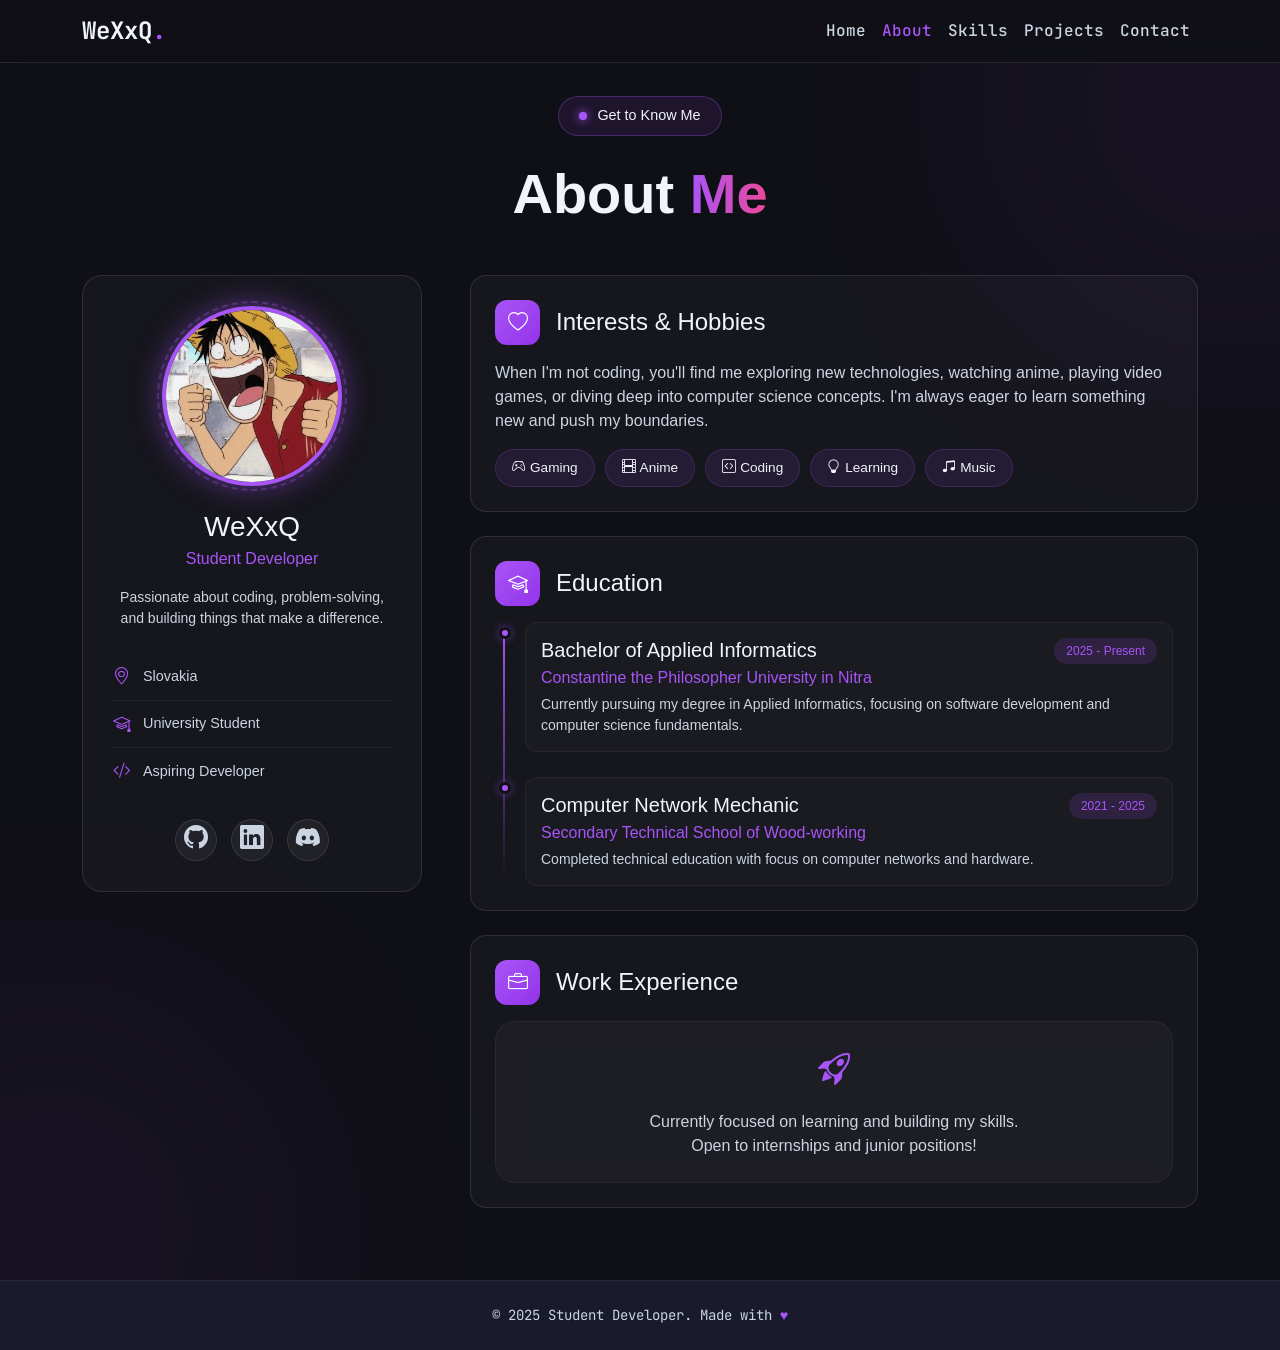
==== pages/about.html @ 36e6a02f "Refactor website structure and enhance styling - Updated index.html with improved meta tags, font li" ====
<!DOCTYPE html>
<html lang="en">
<head>
    <meta charset="UTF-8">
    <meta name="viewport" content="width=device-width, initial-scale=1.0">
    <link href="https://cdn.jsdelivr.net/npm/bootstrap@5.3.8/dist/css/bootstrap.min.css" rel="stylesheet" integrity="sha384-sRIl4kxILFvY47J16cr9ZwB07vP4J8+LH7qKQnuqkuIAvNWLzeN8tE5YBujZqJLB" crossorigin="anonymous">
    <link rel="stylesheet" href="https://cdn.jsdelivr.net/npm/bootstrap-icons@1.11.1/font/bootstrap-icons.css">
    
    <link rel="preconnect" href="https://fonts.googleapis.com">
    <link rel="preconnect" href="https://fonts.gstatic.com" crossorigin>
    <link href="https://fonts.googleapis.com/css2?family=JetBrains+Mono:wght@300;400;500;600;700&display=swap" rel="stylesheet">
    
    <link rel="stylesheet" href="../css/style.css">
    <title>About | WeXxQ</title>
</head>
<body class="d-flex flex-column min-vh-100">

    <nav class="navbar navbar-expand-lg fixed-top">
        <div class="container">
            <a class="navbar-brand" href="../index.html">WeXxQ<span class="text-purple">.</span></a>
            <button class="navbar-toggler" type="button" data-bs-toggle="collapse" data-bs-target="#navbarNav">
                <span class="navbar-toggler-icon"></span>
            </button>
            <div class="collapse navbar-collapse" id="navbarNav">
                <ul class="navbar-nav ms-auto">
                    <li class="nav-item"><a class="nav-link" href="../index.html">Home</a></li>
                    <li class="nav-item"><a class="nav-link active" href="about.html">About</a></li>
                    <li class="nav-item"><a class="nav-link" href="skills.html">Skills</a></li>
                    <li class="nav-item"><a class="nav-link" href="projects.html">Projects</a></li>
                    <li class="nav-item"><a class="nav-link" href="contact.html">Contact</a></li>
                </ul>
            </div>
        </div>
    </nav>

    <section class="about-section py-5 mt-5 flex-grow-1">
        <div class="hero-bg-glow top-right"></div>
        <div class="hero-bg-glow bottom-left"></div>
        <div class="container">
           <!-- status badge s animovanou bodkou -->
            <div class="text-center mb-5">
                <span class="status-badge">
                    <span class="status-dot"></span>
                    Get to Know Me
                </span>
                <h1 class="display-4 fw-bold">About <span class="text-gradient">Me</span></h1>
            </div>

            <!-- Profile Card Section -->
            <div class="row g-5 align-items-start">
                <div class="col-lg-4">
                    <div class="about-card text-center">
                        <div class="about-img-wrapper mx-auto mb-4">
                            <img src="../img/luffy.jpg" class="about-profile-img" alt="Profile">
                            <div class="about-img-border"></div>
                        </div>
                        <h3 class="mb-1">WeXxQ</h3>
                        <p class="text-purple mb-3">Student Developer</p>
                        <p class="text-muted small mb-4">Passionate about coding, problem-solving, and building things that make a difference.</p>
                        
                        <!-- Quick Info -->
                        <div class="quick-info">
                            <div class="quick-info-item">
                                <i class="bi bi-geo-alt text-purple"></i>
                                <span>Slovakia</span>
                            </div>
                            <div class="quick-info-item">
                                <i class="bi bi-mortarboard text-purple"></i>
                                <span>University Student</span>
                            </div>
                            <div class="quick-info-item">
                                <i class="bi bi-code-slash text-purple"></i>
                                <span>Aspiring Developer</span>
                            </div>
                        </div>

                        <!-- Social Links -->
                        <div class="social-links mt-4">
                            <a href="https://github.com/WeXxQ-o" target="_blank" class="social-btn">
                                <i class="bi bi-github"></i>
                            </a>
                            <a href="#" class="social-btn">
                                <i class="bi bi-linkedin"></i>
                            </a>
                            <a href="#" class="social-btn">
                                <i class="bi bi-discord"></i>
                            </a>
                        </div>
                    </div>
                </div>

                <div class="col-lg-8">
                    <!-- Interests Section -->
                    <div class="about-content-card mb-4">
                        <div class="d-flex align-items-center mb-3">
                            <div class="about-icon me-3">
                                <i class="bi bi-heart"></i>
                            </div>
                            <h4 class="mb-0">Interests & Hobbies</h4>
                        </div>
                        <p class="text-muted">When I'm not coding, you'll find me exploring new technologies, watching anime, playing video games, or diving deep into computer science concepts. I'm always eager to learn something new and push my boundaries.</p>
                        <div class="interest-tags">
                            <span class="interest-tag"><i class="bi bi-controller me-1"></i>Gaming</span>
                            <span class="interest-tag"><i class="bi bi-film me-1"></i>Anime</span>
                            <span class="interest-tag"><i class="bi bi-code-square me-1"></i>Coding</span>
                            <span class="interest-tag"><i class="bi bi-lightbulb me-1"></i>Learning</span>
                            <span class="interest-tag"><i class="bi bi-music-note-beamed me-1"></i>Music</span>
                        </div>
                    </div>

                    <!-- Education Section -->
                    <div class="about-content-card mb-4">
                        <div class="d-flex align-items-center mb-3">
                            <div class="about-icon me-3">
                                <i class="bi bi-mortarboard"></i>
                            </div>
                            <h4 class="mb-0">Education</h4>
                        </div>
                        
                        <div class="timeline">
                            <div class="timeline-item">
                                <div class="timeline-marker"></div>
                                <div class="timeline-content">
                                    <div class="d-flex justify-content-between align-items-start flex-wrap">
                                        <h5 class="mb-1">Bachelor of Applied Informatics</h5>
                                        <span class="timeline-badge">2025 - Present</span>
                                    </div>
                                    <p class="text-purple mb-1">Constantine the Philosopher University in Nitra</p>
                                    <p class="text-muted small mb-0">Currently pursuing my degree in Applied Informatics, focusing on software development and computer science fundamentals.</p>
                                </div>
                            </div>
                            <div class="timeline-item">
                                <div class="timeline-marker"></div>
                                <div class="timeline-content">
                                    <div class="d-flex justify-content-between align-items-start flex-wrap">
                                        <h5 class="mb-1">Computer Network Mechanic</h5>
                                        <span class="timeline-badge">2021 - 2025</span>
                                    </div>
                                    <p class="text-purple mb-1">Secondary Technical School of Wood-working</p>
                                    <p class="text-muted small mb-0">Completed technical education with focus on computer networks and hardware.</p>
                                </div>
                            </div>
                        </div>
                    </div>

                    <!-- Work Experience Section -->
                    <div class="about-content-card mb-4">
                        <div class="d-flex align-items-center mb-3">
                            <div class="about-icon me-3">
                                <i class="bi bi-briefcase"></i>
                            </div>
                            <h4 class="mb-0">Work Experience</h4>
                        </div>
                        <div class="glass-panel text-center py-4">
                            <i class="bi bi-rocket-takeoff text-purple" style="font-size: 2rem;"></i>
                            <p class="text-muted mt-3 mb-0">Currently focused on learning and building my skills.<br>Open to internships and junior positions!</p>
                        </div>
                    </div>
                </div>
            </div>
        </div>
    </section>

    <footer class="py-4 mt-auto">
        <div class="container text-center">
            <p class="m-0 small">&copy; 2025 Student Developer. Made with <span class="text-purple">&hearts;</span></p>
        </div>
    </footer>

    
   <script src="https://cdn.jsdelivr.net/npm/bootstrap@5.3.3/dist/js/bootstrap.min.js"></script>
   <script src="../js/script.js"></script>
    
</body>
</html>
---- css/style.css ----
/* import JetBrains Mono fontu */
@import url('https://fonts.googleapis.com/css2?family=JetBrains+Mono:wght@300;400;500;600;700&display=swap');

/* CSS premenné pre farby - takto sa to ľahšie mení */
:root {
    --bg-dark: #0f0f16;
    --bg-card: #1a1a2e;
    --purple-main: #a855f7;
    --purple-hover: #9333ea;
    --purple-glow: rgba(168, 85, 247, 0.5);
    --text-main: #f1f5f9; 
    --text-muted: #cbd5e1; 
}

/* základné nastavenia body */
body {
    background-color: var(--bg-dark);
    color: var(--text-main);
    font-family: 'JetBrains Mono', monospace;
    overflow-x: hidden;
}

/* profilový obrázok s kruhom a glowom */
.about-profile-img{
    width: 250px;
    height: 250px;
    object-fit: cover;
    border-radius: 50%;
    border: 4px solid var(--purple-main);
    box-shadow: 0 0 15px var(--purple-glow);
}

/* fialová čiarka pod nadpismi */
.purple-line {
    width: 60px;
    height: 4px;
    background: var(--purple-main);
    margin-bottom: 1rem;
    border-radius: 2px;
}

/* === NAVBAR === */
/* navbar s glassmorphism efektom */
.navbar {
    background: rgba(15, 15, 22, 0.8);
    backdrop-filter: blur(10px);
    border-bottom: 1px solid rgba(255, 255, 255, 0.1);
}

.navbar-brand {
    font-weight: 700;
    font-size: 1.5rem;
    color: var(--text-main) !important;
}

.nav-link {
    color: var(--text-muted) !important;
    font-weight: 500;
    transition: color 0.3s ease;
}

.nav-link:hover, .nav-link.active {
    color: var(--purple-main) !important;
}

.navbar-toggler {
    border-color: rgba(255,255,255,0.1);
}

.navbar-toggler-icon {
    background-image: url("data:image/svg+xml,%3csvg xmlns='http://www.w3.org/2000/svg' viewBox='0 0 30 30'%3e%3cpath stroke='rgba(255, 255, 255, 0.55)' stroke-linecap='round' stroke-miterlimit='10' stroke-width='2' d='M4 7h22M4 15h22M4 23h22'/%3e%3c/svg%3e");
}

/* === VLASTNÉ UTILITY TRIEDY === */
/* fialová farba textu */
.text-purple {
    color: var(--purple-main) !important;
}

.text-muted {
    color: var(--text-muted) !important;
}

.text-secondary {
    color: var(--text-muted) !important;
}

/* gradient text - purple na ružovú */
.text-gradient {
    background: linear-gradient(to right, #a855f7, #ec4899);
    -webkit-background-clip: text;
    -webkit-text-fill-color: transparent;
    background-clip: text;
    color: transparent;
}

.bg-purple {
    background: linear-gradient(90deg, #7b2cbf, #9b4dff) !important;
}

/* === BUTTONY === */
/* fialové tlačidlo s gradientom */
.btn-purple {
    background: linear-gradient(45deg, var(--purple-main), var(--purple-hover));
    color: white;
    border: none;
    padding: 10px 25px;
    border-radius: 50px;
    transition: transform 0.3s ease, box-shadow 0.3s ease;
}

.btn-purple:hover {
    transform: translateY(-2px);
    box-shadow: 0 5px 15px var(--purple-glow);
    color: white;
}

/* outline verzia - len border */
.btn-outline-purple {
    border: 2px solid var(--purple-main);
    color: var(--purple-main);
    padding: 10px 25px;
    border-radius: 50px;
    transition: all 0.3s ease;
    background: transparent;
}

.btn-outline-purple:hover {
    background-color: var(--purple-main);
    color: white;
    box-shadow: 0 5px 15px var(--purple-glow);
}

/* === KARTY & GLASSMORPHISM === */
/* základná karta s hover efektom */
.card {
    background-color: var(--bg-card);
    border: 1px solid rgba(255, 255, 255, 0.05);
    border-radius: 15px;
    transition: transform 0.3s ease, box-shadow 0.3s ease;
}

.card:hover {
    transform: translateY(-5px);
    box-shadow: 0 10px 30px rgba(0, 0, 0, 0.5);
    border-color: var(--purple-main);
}

/* sklenený panel s blur efektom */
.glass-panel {
    background: rgba(255, 255, 255, 0.03);
    backdrop-filter: blur(10px);
    border: 1px solid rgba(255, 255, 255, 0.05);
    border-radius: 20px;
    padding: 2rem;
}

/* === FORMULÁROVÉ PRVKY === */
/* input field so skleneným efektom */
.form-control-glass {
    background: rgba(255, 255, 255, 0.1) !important;
    border: 1px solid rgba(255, 255, 255, 0.2) !important;
    color: var(--text-main) !important;
    backdrop-filter: blur(5px);
}

.form-control-glass:focus {
    background: rgba(255, 255, 255, 0.1) !important;
    border-color: var(--purple-main) !important;
    box-shadow: 0 0 0 0.25rem rgba(168, 85, 247, 0.25);
    color: var(--text-main) !important;
}

.form-control-glass::placeholder {
    color: rgba(255, 255, 255, 0.5);
}

/* === SEKCIE === */
/* hlavná hero sekcia */
.hero-section {
    min-height: 80vh;
    display: flex;
    align-items: center;
    position: relative;
    overflow: hidden;
}

.about-section {
    min-height: 80vh;
    position: relative;
    overflow: hidden;
    font-family: 'Arial', Courier,Arial, Helvetica, monospace;
}

.skills-section {
    min-height: 80vh;
    position: relative;
    overflow: hidden;
    padding: 100px 0 50px;
    min-height: calc(100vh - 200px);
}

.projects-section {
    min-height: 80vh;
    position: relative;
    overflow: hidden;
}

.contact-section {
    min-height: 80vh;
    position: relative;
    overflow: hidden;
}

/* rozmazané fialové glowy na pozadí */
.hero-bg-glow {
    position: absolute;
    width: 300px;
    height: 300px;
    background: var(--purple-main);
    filter: blur(150px);
    opacity: 0.2;
    border-radius: 50%;
    z-index: -1;
}

.hero-bg-glow.top-right {
    top: -100px;
    right: -100px;
}

.hero-bg-glow.bottom-left {
    bottom: -100px;
    left: -100px;
}

/* === FOOTER === */
footer {
    background-color: var(--bg-card);
    border-top: 1px solid rgba(255, 255, 255, 0.05);
    color: var(--text-muted);
}

/* === SOCIAL LINKY === */
.social-links a {
    color: var(--text-muted);
    font-size: 1.5rem;
    transition: color 0.3s ease, transform 0.3s ease;
    display: inline-block;
}

.social-links a:hover {
    color: var(--purple-main);
    transform: translateY(-3px);
}

/* === STATUS BADGE === */
/* badge s animovanou bodkou */
.status-badge {
    display: inline-flex;
    align-items: center;
    padding: 8px 20px;
    background: rgba(168, 85, 247, 0.1);
    border: 1px solid rgba(168, 85, 247, 0.3);
    border-radius: 50px;
    color: var(--text-main);
    font-size: 0.9rem;
    font-weight: 500;
    margin-bottom: 1.5rem;
    backdrop-filter: blur(5px);
}

.status-dot {
    width: 8px;
    height: 8px;
    background-color: var(--purple-main);
    border-radius: 50%;
    margin-right: 10px;
    position: relative;
    box-shadow: 0 0 10px var(--purple-main);
}

.status-dot::after {
    content: '';
    position: absolute;
    top: 50%;
    left: 50%;
    transform: translate(-50%, -50%);
    width: 100%;
    height: 100%;
    border-radius: 50%;
    border: 1px solid var(--purple-main);
    animation: ripple 1.5s infinite cubic-bezier(0, 0.2, 0.8, 1);
}

/* animácia vlniek okolo bodky */
@keyframes ripple {
    0% {
        width: 0;
        height: 0;
        opacity: 1;
    }
    100% {
        width: 25px;
        height: 25px;
        opacity: 0;
    }
}

/* === SKILLS === */
/* položka zručnosti */
.skill-item {
    background: rgba(255, 255, 255, 0.05);
    border: 1px solid rgba(255, 255, 255, 0.1);
    border-radius: 12px;
    padding: 20px;
    transition: all 0.3s ease;
}

/* hover efekt pre skill */
.skill-item:hover {
    background: rgba(255, 255, 255, 0.08);
    transform: translateY(-2px);
}

.skill-item i {
    font-size: 24px;
    color: #7b2cbf;
}

.progress {
    background-color: rgba(255, 255, 255, 0.1) !important;
    border-radius: 10px;
}

.progress-bar {
    border-radius: 10px;
}

/* vylepšené skill karty */
.skill-card {
    background: rgba(255, 255, 255, 0.03);
    border: 1px solid rgba(255, 255, 255, 0.1);
    border-radius: 16px;
    padding: 24px;
    transition: all 0.3s ease;
}

.skill-card:hover {
    background: rgba(255, 255, 255, 0.06);
    transform: translateY(-4px);
    border-color: var(--purple-main);
    box-shadow: 0 10px 40px rgba(168, 85, 247, 0.15);
}

.skill-card-header {
    display: flex;
    align-items: center;
    margin-bottom: 16px;
}

/* ikona zručnosti */
.skill-icon {
    width: 50px;
    height: 50px;
    border-radius: 12px;
    display: flex;
    align-items: center;
    justify-content: center;
    font-size: 24px;
    margin-right: 16px;
    transition: transform 0.3s ease;
}

.skill-card:hover .skill-icon {
    transform: scale(1.1);
}

/* farby pre jednotlivé jazyky/technológie */
.skill-icon.python {
    background: linear-gradient(135deg, rgba(55, 118, 171, 0.2), rgba(255, 212, 59, 0.2));
    color: #3776ab;
}

.skill-icon.javascript {
    background: rgba(247, 223, 30, 0.15);
    color: #f7df1e;
}

.skill-icon.c-lang {
    background: rgba(85, 85, 85, 0.2);
    color: #a8b9cc;
}

.skill-icon.html {
    background: rgba(227, 79, 38, 0.15);
    color: #e34f26;
}

.skill-icon.css {
    background: rgba(21, 114, 182, 0.15);
    color: #1572b6;
}

.skill-icon.bootstrap {
    background: rgba(121, 82, 179, 0.15);
    color: #7952b3;
}

.skill-info {
    flex: 1;
}

.skill-percentage {
    font-size: 1.25rem;
    font-weight: 700;
    color: var(--purple-main);
}

.skill-progress {
    height: 8px;
    margin-bottom: 12px;
}

.skill-tags {
    display: flex;
    gap: 8px;
    flex-wrap: wrap;
}

/* malé tagy pri skilloch */
.skill-tag {
    font-size: 0.75rem;
    padding: 4px 10px;
    background: rgba(168, 85, 247, 0.1);
    border: 1px solid rgba(168, 85, 247, 0.2);
    border-radius: 20px;
    color: var(--purple-main);
}

/* Skill Category Icon */
.skill-category-icon {
    width: 50px;
    height: 50px;
    border-radius: 12px;
    background: linear-gradient(135deg, var(--purple-main), var(--purple-hover));
    display: flex;
    align-items: center;
    justify-content: center;
    font-size: 22px;
    color: white;
}

/* === NÁSTROJE === */
/* karta pre nástroj */
.tool-card {
    background: rgba(255, 255, 255, 0.03);
    border: 1px solid rgba(255, 255, 255, 0.1);
    border-radius: 12px;
    padding: 20px;
    text-align: center;
    transition: all 0.3s ease;
}

.tool-card:hover {
    background: rgba(255, 255, 255, 0.06);
    transform: translateY(-4px);
    border-color: var(--purple-main);
}

.tool-card i {
    font-size: 32px;
    width: 32px;
    height: 32px;
    line-height: 32px;
    color: var(--purple-main);
    margin-bottom: 10px;
    display: flex;
    align-items: center;
    justify-content: center;
    margin-left: auto;
    margin-right: auto;
}

.tool-card span {
    font-size: 0.85rem;
    color: var(--text-muted);
}

/* === LEARNING === */
/* badge pre to čo sa práve učím */
.learning-badge {
    display: inline-flex;
    align-items: center;
    padding: 10px 20px;
    background: rgba(168, 85, 247, 0.1);
    border: 1px solid rgba(168, 85, 247, 0.3);
    border-radius: 30px;
    color: var(--text-main);
    font-weight: 500;
    transition: all 0.3s ease;
}

.learning-badge:hover {
    background: rgba(168, 85, 247, 0.2);
    transform: translateY(-2px);
}

.learning-badge i {
    font-size: 1.2rem;
    color: var(--purple-main);
}

/* === ABOUT PAGE === */
/* karta s profil info */
.about-card {
    background: rgba(255, 255, 255, 0.03);
    border: 1px solid rgba(255, 255, 255, 0.1);
    border-radius: 20px;
    padding: 30px;
    position: sticky;
    top: 100px;
}

.about-img-wrapper {
    position: relative;
    width: 180px;
    height: 180px;
}

.about-card .about-profile-img {
    width: 180px;
    height: 180px;
    object-fit: cover;
    border-radius: 50%;
    border: 4px solid var(--purple-main);
    box-shadow: 0 0 30px var(--purple-glow);
    position: relative;
    z-index: 1;
}

.about-img-border {
    position: absolute;
    top: -5px;
    left: -5px;
    right: -5px;
    bottom: -5px;
    border: 2px dashed rgba(168, 85, 247, 0.3);
    border-radius: 50%;
    animation: spin 20s linear infinite;
}

/* rotujúci border okolo profilovky */
@keyframes spin {
    from { transform: rotate(0deg); }
    to { transform: rotate(360deg); }
}

/* rýchle info o mne */
.quick-info {
    text-align: left;
}

.quick-info-item {
    display: flex;
    align-items: center;
    gap: 12px;
    padding: 10px 0;
    border-bottom: 1px solid rgba(255, 255, 255, 0.05);
    font-size: 0.9rem;
    color: var(--text-muted);
}

.quick-info-item:last-child {
    border-bottom: none;
}

.quick-info-item i {
    font-size: 1.1rem;
}

/* social media buttony - kruhy */
.social-btn {
    display: inline-flex;
    align-items: center;
    justify-content: center;
    width: 42px;
    height: 42px;
    border-radius: 50%;
    background: rgba(255, 255, 255, 0.05);
    border: 1px solid rgba(255, 255, 255, 0.1);
    color: var(--text-muted);
    margin: 0 5px;
    transition: all 0.3s ease;
}

.social-btn:hover {
    background: var(--purple-main);
    border-color: var(--purple-main);
    color: white;
    transform: translateY(-3px);
}

.about-content-card {
    background: rgba(255, 255, 255, 0.03);
    border: 1px solid rgba(255, 255, 255, 0.1);
    border-radius: 16px;
    padding: 24px;
}

.about-icon {
    width: 45px;
    height: 45px;
    border-radius: 12px;
    background: linear-gradient(135deg, var(--purple-main), var(--purple-hover));
    display: flex;
    align-items: center;
    justify-content: center;
    font-size: 20px;
    color: white;
}

.interest-tags {
    display: flex;
    flex-wrap: wrap;
    gap: 10px;
    margin-top: 15px;
}

/* tagy pre záujmy */
.interest-tag {
    display: inline-flex;
    align-items: center;
    padding: 8px 16px;
    background: rgba(168, 85, 247, 0.1);
    border: 1px solid rgba(168, 85, 247, 0.2);
    border-radius: 25px;
    color: var(--text-main);
    font-size: 0.85rem;
    transition: all 0.3s ease;
}

.interest-tag:hover {
    background: rgba(168, 85, 247, 0.2);
    transform: translateY(-2px);
}

/* === TIMELINE === */
/* časová os */
.timeline {
    position: relative;
    padding-left: 30px;
}

/* vertikálna čiara timeline */
.timeline::before {
    content: '';
    position: absolute;
    left: 8px;
    top: 5px;
    bottom: 5px;
    width: 2px;
    background: linear-gradient(to bottom, var(--purple-main), transparent);
}

.timeline-item {
    position: relative;
    padding-bottom: 25px;
}

.timeline-item:last-child {
    padding-bottom: 0;
}

.timeline-marker {
    position: absolute;
    left: -26px;
    top: 5px;
    width: 12px;
    height: 12px;
    border-radius: 50%;
    background: var(--purple-main);
    border: 3px solid var(--bg-dark);
    box-shadow: 0 0 10px var(--purple-glow);
}

.timeline-content {
    background: rgba(255, 255, 255, 0.02);
    border-radius: 12px;
    padding: 15px;
    border: 1px solid rgba(255, 255, 255, 0.05);
}

.timeline-badge {
    font-size: 0.75rem;
    padding: 4px 12px;
    background: rgba(168, 85, 247, 0.15);
    border-radius: 20px;
    color: var(--purple-main);
    white-space: nowrap;
}

/* === FUN FACTS === */
/* kartička so zaujímavým faktom */
.fun-fact-card {
    background: rgba(255, 255, 255, 0.03);
    border: 1px solid rgba(255, 255, 255, 0.1);
    border-radius: 12px;
    padding: 20px;
    text-align: center;
    transition: all 0.3s ease;
}

.fun-fact-card:hover {
    background: rgba(255, 255, 255, 0.06);
    transform: translateY(-3px);
    border-color: var(--purple-main);
}

.fun-fact-number {
    display: block;
    font-size: 2rem;
    font-weight: 700;
    color: var(--purple-main);
    line-height: 1;
    margin-bottom: 5px;
}

.fun-fact-label {
    font-size: 0.8rem;
    color: var(--text-muted);
}
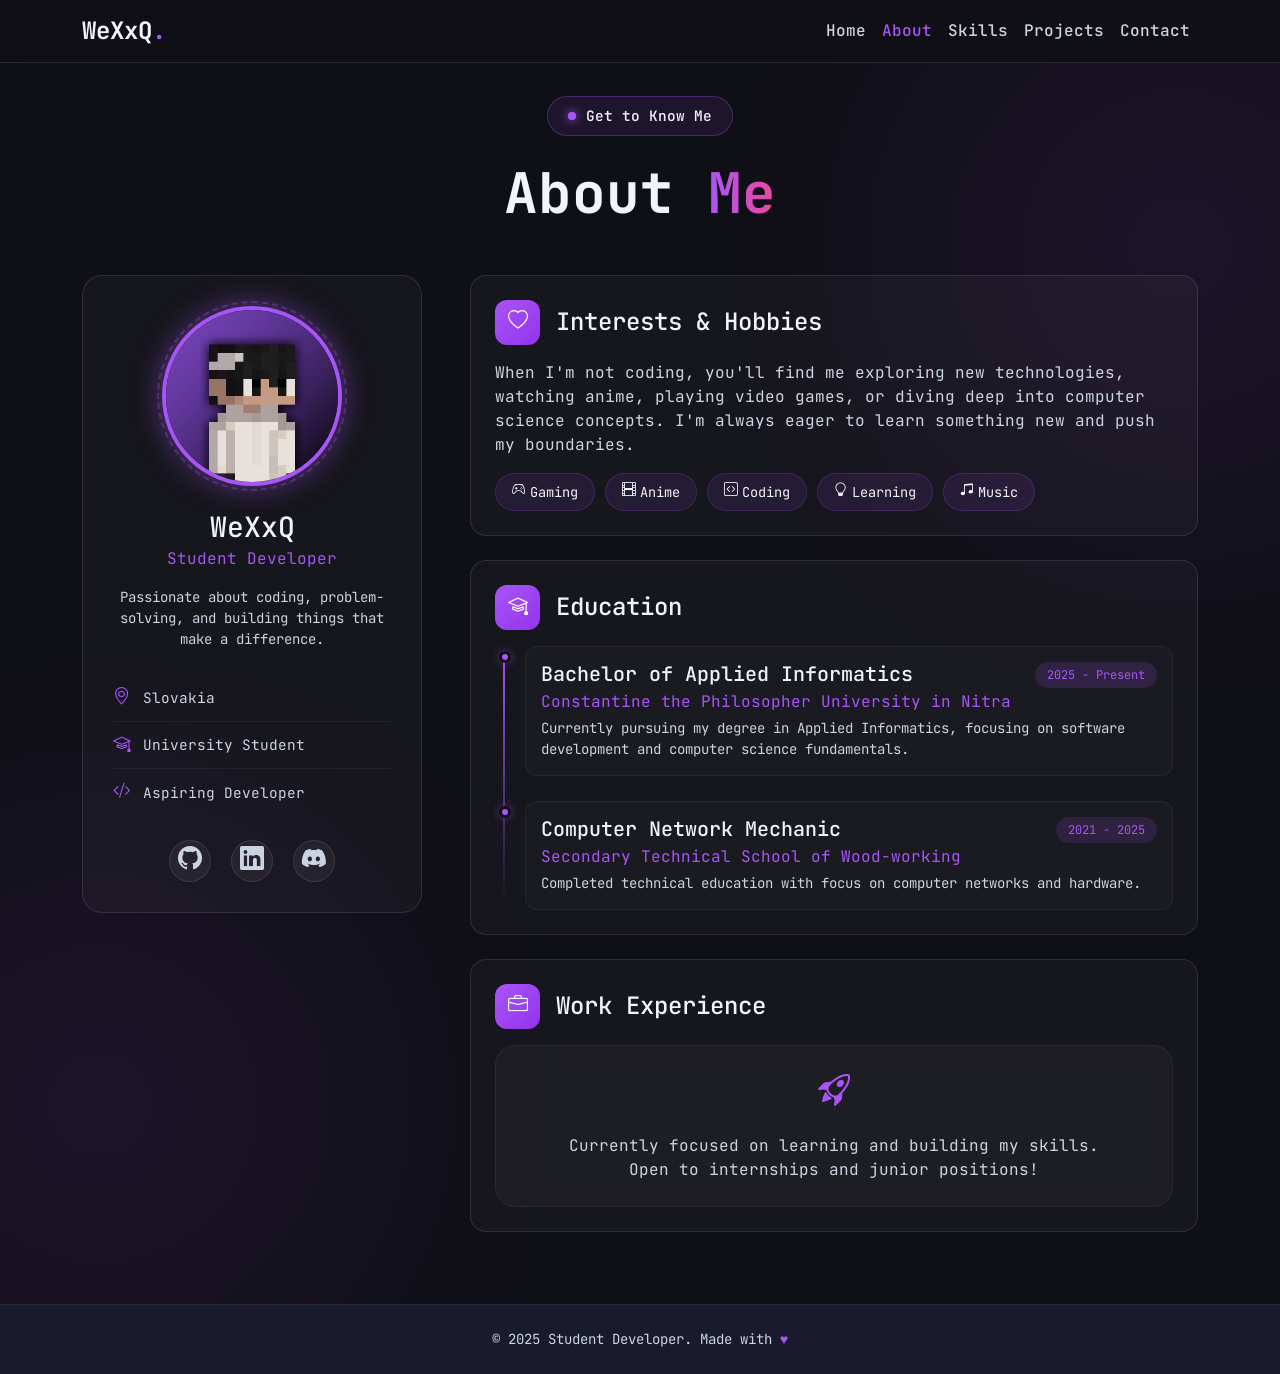
==== commit 1a2fcc34: "Add new transparent PNG image for enhanced UI visuals" ====
--- a/pages/about.html
+++ b/pages/about.html
@@ -51,7 +51,7 @@
                 <div class="col-lg-4">
                     <div class="about-card text-center">
                         <div class="about-img-wrapper mx-auto mb-4">
-                            <img src="../img/luffy.jpg" class="about-profile-img" alt="Profile">
+                            <img src="../img/wexxq.png" class="about-profile-img" alt="Profile">
                             <div class="about-img-border"></div>
                         </div>
                         <h3 class="mb-1">WeXxQ</h3>
--- a/css/style.css
+++ b/css/style.css
@@ -189,7 +189,6 @@
     min-height: 80vh;
     position: relative;
     overflow: hidden;
-    font-family: 'Arial', Courier,Arial, Helvetica, monospace;
 }
 
 .skills-section {
@@ -203,13 +202,30 @@
 .projects-section {
     min-height: 80vh;
     position: relative;
-    overflow: hidden;
+    overflow: visible;
+    padding-top: 100px;
+}
+
+.projects-section .container {
+    position: relative;
+    z-index: 1;
 }
 
 .contact-section {
     min-height: 80vh;
     position: relative;
     overflow: hidden;
+    padding-top: 100px;
+}
+
+.contact-section .container {
+    position: relative;
+    z-index: 1;
+}
+
+/* veľká ikona */
+.icon-xl {
+    font-size: 5rem;
 }
 
 /* rozmazané fialové glowy na pozadí */
@@ -219,19 +235,20 @@
     height: 300px;
     background: var(--purple-main);
     filter: blur(150px);
-    opacity: 0.2;
+    opacity: 0.3;
     border-radius: 50%;
     z-index: -1;
+    pointer-events: none;
 }
 
 .hero-bg-glow.top-right {
-    top: -100px;
-    right: -100px;
+    top: 50px;
+    right: -50px;
 }
 
 .hero-bg-glow.bottom-left {
-    bottom: -100px;
-    left: -100px;
+    bottom: 50px;
+    left: -50px;
 }
 
 /* === FOOTER === */
@@ -699,34 +716,3 @@
     color: var(--purple-main);
     white-space: nowrap;
 }
-
-/* === FUN FACTS === */
-/* kartička so zaujímavým faktom */
-.fun-fact-card {
-    background: rgba(255, 255, 255, 0.03);
-    border: 1px solid rgba(255, 255, 255, 0.1);
-    border-radius: 12px;
-    padding: 20px;
-    text-align: center;
-    transition: all 0.3s ease;
-}
-
-.fun-fact-card:hover {
-    background: rgba(255, 255, 255, 0.06);
-    transform: translateY(-3px);
-    border-color: var(--purple-main);
-}
-
-.fun-fact-number {
-    display: block;
-    font-size: 2rem;
-    font-weight: 700;
-    color: var(--purple-main);
-    line-height: 1;
-    margin-bottom: 5px;
-}
-
-.fun-fact-label {
-    font-size: 0.8rem;
-    color: var(--text-muted);
-}
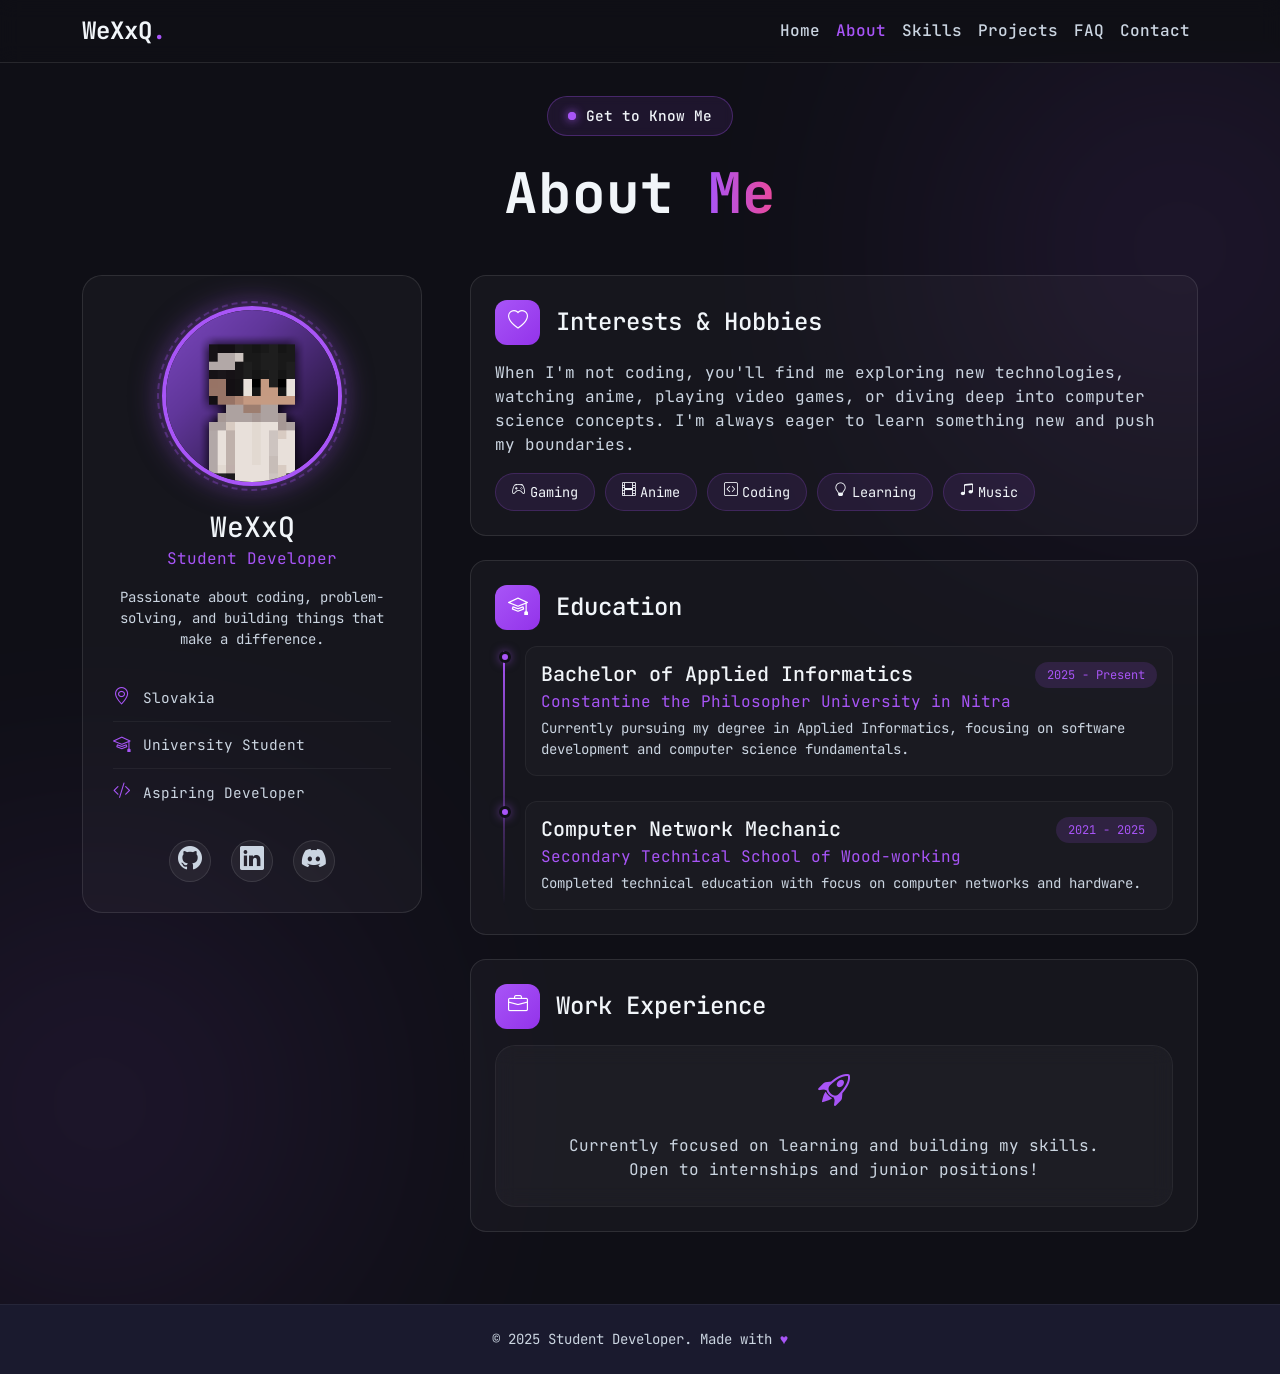
==== commit ac258871: "feat: add FAQ section with accordion functionality and update navigation links" ====
--- a/pages/about.html
+++ b/pages/about.html
@@ -27,6 +27,7 @@
                     <li class="nav-item"><a class="nav-link active" href="about.html">About</a></li>
                     <li class="nav-item"><a class="nav-link" href="skills.html">Skills</a></li>
                     <li class="nav-item"><a class="nav-link" href="projects.html">Projects</a></li>
+                    <li class="nav-item"><a class="nav-link" href="faq.html">FAQ</a></li>
                     <li class="nav-item"><a class="nav-link" href="contact.html">Contact</a></li>
                 </ul>
             </div>
--- a/css/style.css
+++ b/css/style.css
@@ -81,10 +81,6 @@
     color: var(--text-muted) !important;
 }
 
-.text-secondary {
-    color: var(--text-muted) !important;
-}
-
 /* gradient text - purple na ružovú */
 .text-gradient {
     background: linear-gradient(to right, #a855f7, #ec4899);
@@ -211,6 +207,54 @@
     z-index: 1;
 }
 
+/* FAQ sekcia */
+
+.faq-section {
+    min-height: 80vh;
+    position: relative;
+    overflow: visible;
+    padding-top: 100px;
+}
+.faq-section .container {
+    position: relative;
+    z-index: 1;
+}
+
+.question{
+    background-color: var(--bg-card);
+    border: 1px solid rgba(255, 255, 255, 0.05);
+    border-radius: 12px;
+    padding: 15px;
+    cursor: pointer;
+    transition: background-color 0.3s ease;
+    margin-bottom: 10px;
+}
+
+.question:hover {
+    background-color: rgba(168, 85, 247, 0.1);
+}
+
+.accordion .answer {
+    background-color: var(--bg-card);
+    border: 1px solid rgba(255, 255, 255, 0.05);
+    border-radius: 12px;
+    padding: 15px;
+    margin-bottom: 15px;
+    display: none;
+}
+.question::before{
+    content: '+ ';
+    color: var(--purple-main);
+}
+.accordion.active .answer {
+    display: block;
+}
+.accordion.active .question::before{
+    content: '- ';
+    color: var(--purple-main);
+}
+
+/* Contact sekcia */
 .contact-section {
     min-height: 80vh;
     position: relative;
@@ -354,7 +398,7 @@
     border-radius: 10px;
 }
 
-/* vylepšené skill karty */
+/* skill karty */
 .skill-card {
     background: rgba(255, 255, 255, 0.03);
     border: 1px solid rgba(255, 255, 255, 0.1);
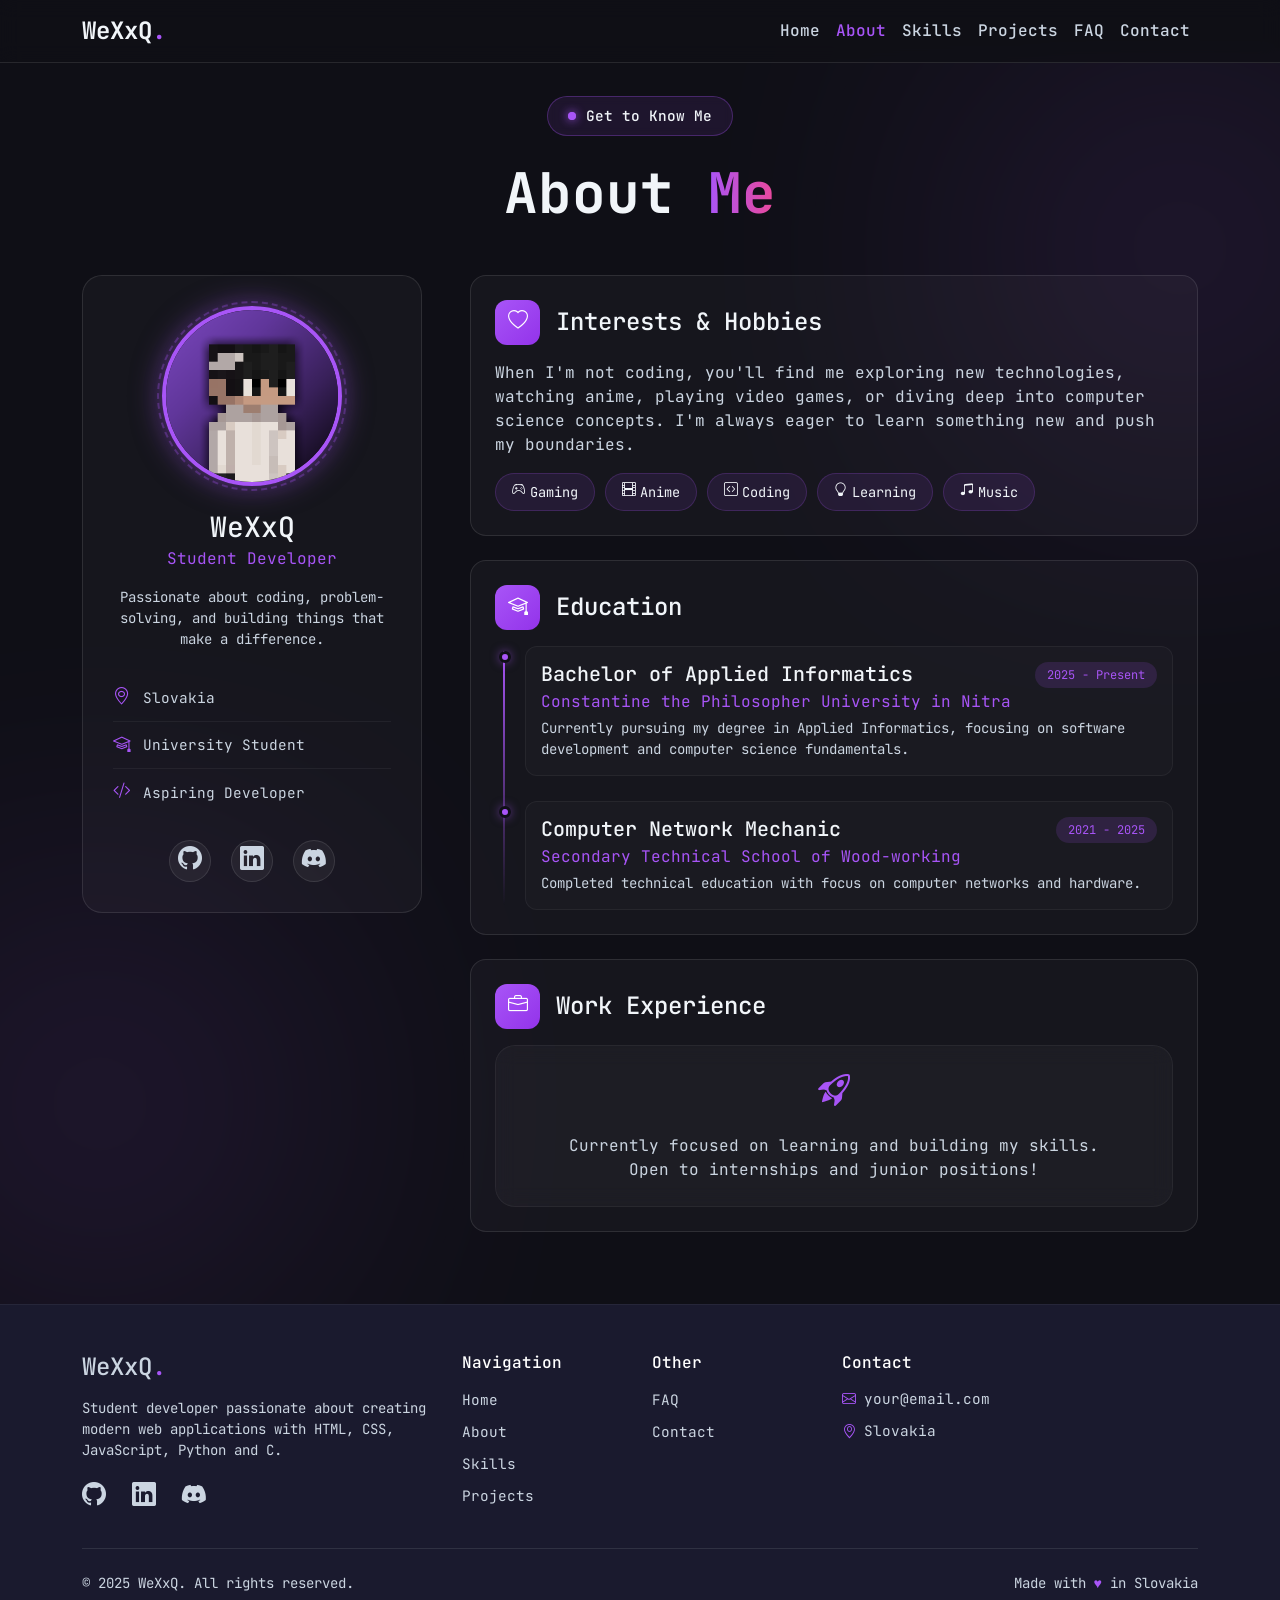
==== commit 90b919e2: "feat: update layout and styles across multiple pages, enhance footer sections, and implement form va" ====
--- a/pages/about.html
+++ b/pages/about.html
@@ -1,27 +1,37 @@
 <!DOCTYPE html>
 <html lang="en">
 <head>
+    <!-- základné meta tagy -->
     <meta charset="UTF-8">
     <meta name="viewport" content="width=device-width, initial-scale=1.0">
+    <!-- Bootstrap 5 pre responsivitu -->
     <link href="https://cdn.jsdelivr.net/npm/bootstrap@5.3.8/dist/css/bootstrap.min.css" rel="stylesheet" integrity="sha384-sRIl4kxILFvY47J16cr9ZwB07vP4J8+LH7qKQnuqkuIAvNWLzeN8tE5YBujZqJLB" crossorigin="anonymous">
+    <!-- Bootstrap ikonky -->
     <link rel="stylesheet" href="https://cdn.jsdelivr.net/npm/bootstrap-icons@1.11.1/font/bootstrap-icons.css">
     
+    <!-- preconnect pre rýchlejšie načítanie fontov -->
     <link rel="preconnect" href="https://fonts.googleapis.com">
     <link rel="preconnect" href="https://fonts.gstatic.com" crossorigin>
+    <!-- JetBrains Mono font -->
     <link href="https://fonts.googleapis.com/css2?family=JetBrains+Mono:wght@300;400;500;600;700&display=swap" rel="stylesheet">
     
+    <!-- vlastné štýly -->
     <link rel="stylesheet" href="../css/style.css">
     <title>About | WeXxQ</title>
 </head>
 <body class="d-flex flex-column min-vh-100">
 
+    <!-- navigačná lišta - fixnutá hore -->
     <nav class="navbar navbar-expand-lg fixed-top">
         <div class="container">
+            <!-- logo s fialovou bodkou -->
             <a class="navbar-brand" href="../index.html">WeXxQ<span class="text-purple">.</span></a>
+            <!-- hamburger menu pre mobil -->
             <button class="navbar-toggler" type="button" data-bs-toggle="collapse" data-bs-target="#navbarNav">
                 <span class="navbar-toggler-icon"></span>
             </button>
             <div class="collapse navbar-collapse" id="navbarNav">
+                <!-- navigačné linky zarovnané vpravo -->
                 <ul class="navbar-nav ms-auto">
                     <li class="nav-item"><a class="nav-link" href="../index.html">Home</a></li>
                     <li class="nav-item"><a class="nav-link active" href="about.html">About</a></li>
@@ -34,7 +44,9 @@
         </div>
     </nav>
 
+    <!-- hlavná about sekcia -->
     <section class="about-section py-5 mt-5 flex-grow-1">
+        <!-- fialové glowy na pozadí pre efekt -->
         <div class="hero-bg-glow top-right"></div>
         <div class="hero-bg-glow bottom-left"></div>
         <div class="container">
@@ -47,10 +59,11 @@
                 <h1 class="display-4 fw-bold">About <span class="text-gradient">Me</span></h1>
             </div>
 
-            <!-- Profile Card Section -->
+            <!-- profilová karta vľavo -->
             <div class="row g-5 align-items-start">
                 <div class="col-lg-4">
                     <div class="about-card text-center">
+                        <!-- profilový obrázok s animovaným borderom -->
                         <div class="about-img-wrapper mx-auto mb-4">
                             <img src="../img/wexxq.png" class="about-profile-img" alt="Profile">
                             <div class="about-img-border"></div>
@@ -90,8 +103,9 @@
                     </div>
                 </div>
 
+                <!-- pravá strana s obsahom -->
                 <div class="col-lg-8">
-                    <!-- Interests Section -->
+                    <!-- sekcia záujmov a hobby -->
                     <div class="about-content-card mb-4">
                         <div class="d-flex align-items-center mb-3">
                             <div class="about-icon me-3">
@@ -109,7 +123,7 @@
                         </div>
                     </div>
 
-                    <!-- Education Section -->
+                    <!-- sekcia vzdelania -->
                     <div class="about-content-card mb-4">
                         <div class="d-flex align-items-center mb-3">
                             <div class="about-icon me-3">
@@ -144,7 +158,7 @@
                         </div>
                     </div>
 
-                    <!-- Work Experience Section -->
+                    <!-- sekcia pracovných skúseností -->
                     <div class="about-content-card mb-4">
                         <div class="d-flex align-items-center mb-3">
                             <div class="about-icon me-3">
@@ -162,9 +176,57 @@
         </div>
     </section>
 
-    <footer class="py-4 mt-auto">
-        <div class="container text-center">
-            <p class="m-0 small">&copy; 2025 Student Developer. Made with <span class="text-purple">&hearts;</span></p>
+    <!-- footer sekcia -->
+    <footer class="footer-section py-5 mt-auto">
+        <div class="container">
+            <div class="row g-4">
+                <!-- logo a popis -->
+                <div class="col-lg-4 col-md-6">
+                    <h4 class="mb-3">WeXxQ<span class="text-purple">.</span></h4>
+                    <p class="text-muted small">Student developer passionate about creating modern web applications with HTML, CSS, JavaScript, Python and C.</p>
+                    <div class="social-links mt-3">
+                        <a href="https://github.com/WeXxQ-o" target="_blank"><i class="bi bi-github"></i></a>
+                        <a href="#" class="ms-3"><i class="bi bi-linkedin"></i></a>
+                        <a href="#" class="ms-3"><i class="bi bi-discord"></i></a>
+                    </div>
+                </div>
+                <!-- Quick links -->
+                <div class="col-lg-2 col-md-6">
+                    <h6 class="text-white mb-3">Navigation</h6>
+                    <ul class="list-unstyled footer-links">
+                        <li><a href="../index.html">Home</a></li>
+                        <li><a href="about.html">About</a></li>
+                        <li><a href="skills.html">Skills</a></li>
+                        <li><a href="projects.html">Projects</a></li>
+                    </ul>
+                </div>
+                <!-- Other links -->
+                <div class="col-lg-2 col-md-6">
+                    <h6 class="text-white mb-3">Other</h6>
+                    <ul class="list-unstyled footer-links">
+                        <li><a href="faq.html">FAQ</a></li>
+                        <li><a href="contact.html">Contact</a></li>
+                    </ul>
+                </div>
+                <!-- Contact -->
+                <div class="col-lg-4 col-md-6">
+                    <h6 class="text-white mb-3">Contact</h6>
+                    <ul class="list-unstyled footer-contact">
+                        <li><i class="bi bi-envelope text-purple me-2"></i>your@email.com</li>
+                        <li><i class="bi bi-geo-alt text-purple me-2"></i>Slovakia</li>
+                    </ul>
+                </div>
+            </div>
+            <!-- Copyright -->
+            <hr class="my-4 border-secondary">
+            <div class="row align-items-center">
+                <div class="col-md-6 text-center text-md-start">
+                    <p class="m-0 small text-muted">&copy; 2025 WeXxQ. All rights reserved.</p>
+                </div>
+                <div class="col-md-6 text-center text-md-end">
+                    <p class="m-0 small text-muted">Made with <span class="text-purple">&hearts;</span> in Slovakia</p>
+                </div>
+            </div>
         </div>
     </footer>
 
--- a/css/style.css
+++ b/css/style.css
@@ -215,43 +215,202 @@
     overflow: visible;
     padding-top: 100px;
 }
+
 .faq-section .container {
     position: relative;
     z-index: 1;
 }
 
-.question{
-    background-color: var(--bg-card);
+/* FAQ Category Headers */
+.faq-category {
+    margin-top: 1rem;
+}
+
+.faq-category-title {
+    color: var(--text-muted);
+    font-size: 0.9rem;
+    text-transform: uppercase;
+    letter-spacing: 2px;
+    display: flex;
+    align-items: center;
+    gap: 10px;
+}
+
+.faq-category-title::after {
+    content: '';
+    flex: 1;
+    height: 1px;
+    background: linear-gradient(to right, rgba(168, 85, 247, 0.3), transparent);
+}
+
+.faq-icon {
+    font-size: 1.2rem;
+}
+
+/* Accordion Styles */
+.accordion {
+    margin-bottom: 15px;
+    border-radius: 12px;
+    overflow: hidden;
+}
+
+.question {
+    background-color: var(--bg-dark);
     border: 1px solid rgba(255, 255, 255, 0.05);
     border-radius: 12px;
-    padding: 15px;
+    padding: 18px 50px 18px 45px;
     cursor: pointer;
-    transition: background-color 0.3s ease;
-    margin-bottom: 10px;
+    transition: all 0.3s ease;
+    position: relative;
+    font-weight: 500;
 }
 
 .question:hover {
     background-color: rgba(168, 85, 247, 0.1);
+    border-color: var(--purple-main);
+    box-shadow: 0 5px 20px rgba(168, 85, 247, 0.15);
+}
+
+.question::before {
+    content: '+';
+    color: var(--purple-main);
+    position: absolute;
+    left: 18px;
+    top: 50%;
+    transform: translateY(-50%);
+    font-size: 1.4rem;
+    font-weight: bold;
+    transition: all 0.3s ease;
+    width: 24px;
+    height: 24px;
+    display: flex;
+    align-items: center;
+    justify-content: center;
+}
+
+.question::after {
+    content: '';
+    position: absolute;
+    right: 18px;
+    top: 50%;
+    transform: translateY(-50%);
+    width: 8px;
+    height: 8px;
+    border-right: 2px solid var(--purple-main);
+    border-bottom: 2px solid var(--purple-main);
+    transform: translateY(-50%) rotate(45deg);
+    transition: transform 0.3s ease;
+}
+
+.accordion.active .question {
+    background-color: rgba(168, 85, 247, 0.15);
+    border-color: var(--purple-main);
+    border-radius: 12px 12px 0 0;
+    box-shadow: 0 5px 20px rgba(168, 85, 247, 0.2);
+}
+
+.accordion.active .question::before {
+    content: '−';
+    transform: translateY(-50%);
+}
+
+.accordion.active .question::after {
+    transform: translateY(-50%) rotate(-135deg);
 }
 
 .accordion .answer {
-    background-color: var(--bg-card);
+    background-color: var(--bg-main);
     border: 1px solid rgba(255, 255, 255, 0.05);
-    border-radius: 12px;
-    padding: 15px;
-    margin-bottom: 15px;
-    display: none;
-}
-.question::before{
-    content: '+ ';
-    color: var(--purple-main);
-}
+    border-top: none;
+    border-radius: 0 0 12px 12px;
+    padding: 0 20px;
+    max-height: 0;
+    overflow: hidden;
+    transition: max-height 0.4s cubic-bezier(0.4, 0, 0.2, 1), 
+                padding 0.3s ease, 
+                opacity 0.3s ease;
+    opacity: 0;
+    line-height: 1.7;
+}
+
 .accordion.active .answer {
-    display: block;
-}
-.accordion.active .question::before{
-    content: '- ';
-    color: var(--purple-main);
+    max-height: 600px;
+    padding: 20px;
+    opacity: 1;
+    border-color: var(--purple-main);
+}
+
+.accordion .answer p {
+    color: var(--text-muted);
+}
+
+.accordion .answer a {
+    text-decoration: none;
+    transition: all 0.2s ease;
+}
+
+.accordion .answer a:hover {
+    text-decoration: underline;
+}
+
+/* FAQ List Styling */
+.faq-list {
+    list-style: none;
+    padding-left: 0;
+    margin: 1rem 0;
+}
+
+.faq-list li {
+    position: relative;
+    padding-left: 20px;
+    margin-bottom: 8px;
+    color: var(--text-muted);
+}
+
+.faq-list li::before {
+    content: '→';
+    position: absolute;
+    left: 0;
+    color: var(--purple-main);
+}
+
+/* Tech Tags in FAQ */
+.tech-tags {
+    display: flex;
+    flex-wrap: wrap;
+    gap: 8px;
+    margin-top: 10px;
+}
+
+.tech-tag {
+    background: rgba(168, 85, 247, 0.15);
+    color: var(--purple-main);
+    padding: 5px 12px;
+    border-radius: 20px;
+    font-size: 0.85rem;
+    border: 1px solid rgba(168, 85, 247, 0.3);
+    transition: all 0.2s ease;
+}
+
+.tech-tag:hover {
+    background: rgba(168, 85, 247, 0.25);
+    transform: translateY(-2px);
+}
+
+/* FAQ CTA Section */
+.faq-cta .glass-panel {
+    background: rgba(168, 85, 247, 0.05);
+    border: 1px solid rgba(168, 85, 247, 0.2);
+}
+
+/* Center glow for FAQ */
+.hero-bg-glow.center-glow {
+    top: 50%;
+    left: 50%;
+    transform: translate(-50%, -50%);
+    width: 400px;
+    height: 400px;
+    opacity: 0.15;
 }
 
 /* Contact sekcia */
@@ -296,9 +455,30 @@
 }
 
 /* === FOOTER === */
-footer {
+footer, .footer-section {
     background-color: var(--bg-card);
     border-top: 1px solid rgba(255, 255, 255, 0.05);
+    color: var(--text-muted);
+}
+
+.footer-links li {
+    margin-bottom: 0.5rem;
+}
+
+.footer-links a {
+    color: var(--text-muted);
+    text-decoration: none;
+    font-size: 0.9rem;
+    transition: color 0.3s ease;
+}
+
+.footer-links a:hover {
+    color: var(--purple-main);
+}
+
+.footer-contact li {
+    margin-bottom: 0.5rem;
+    font-size: 0.9rem;
     color: var(--text-muted);
 }
 
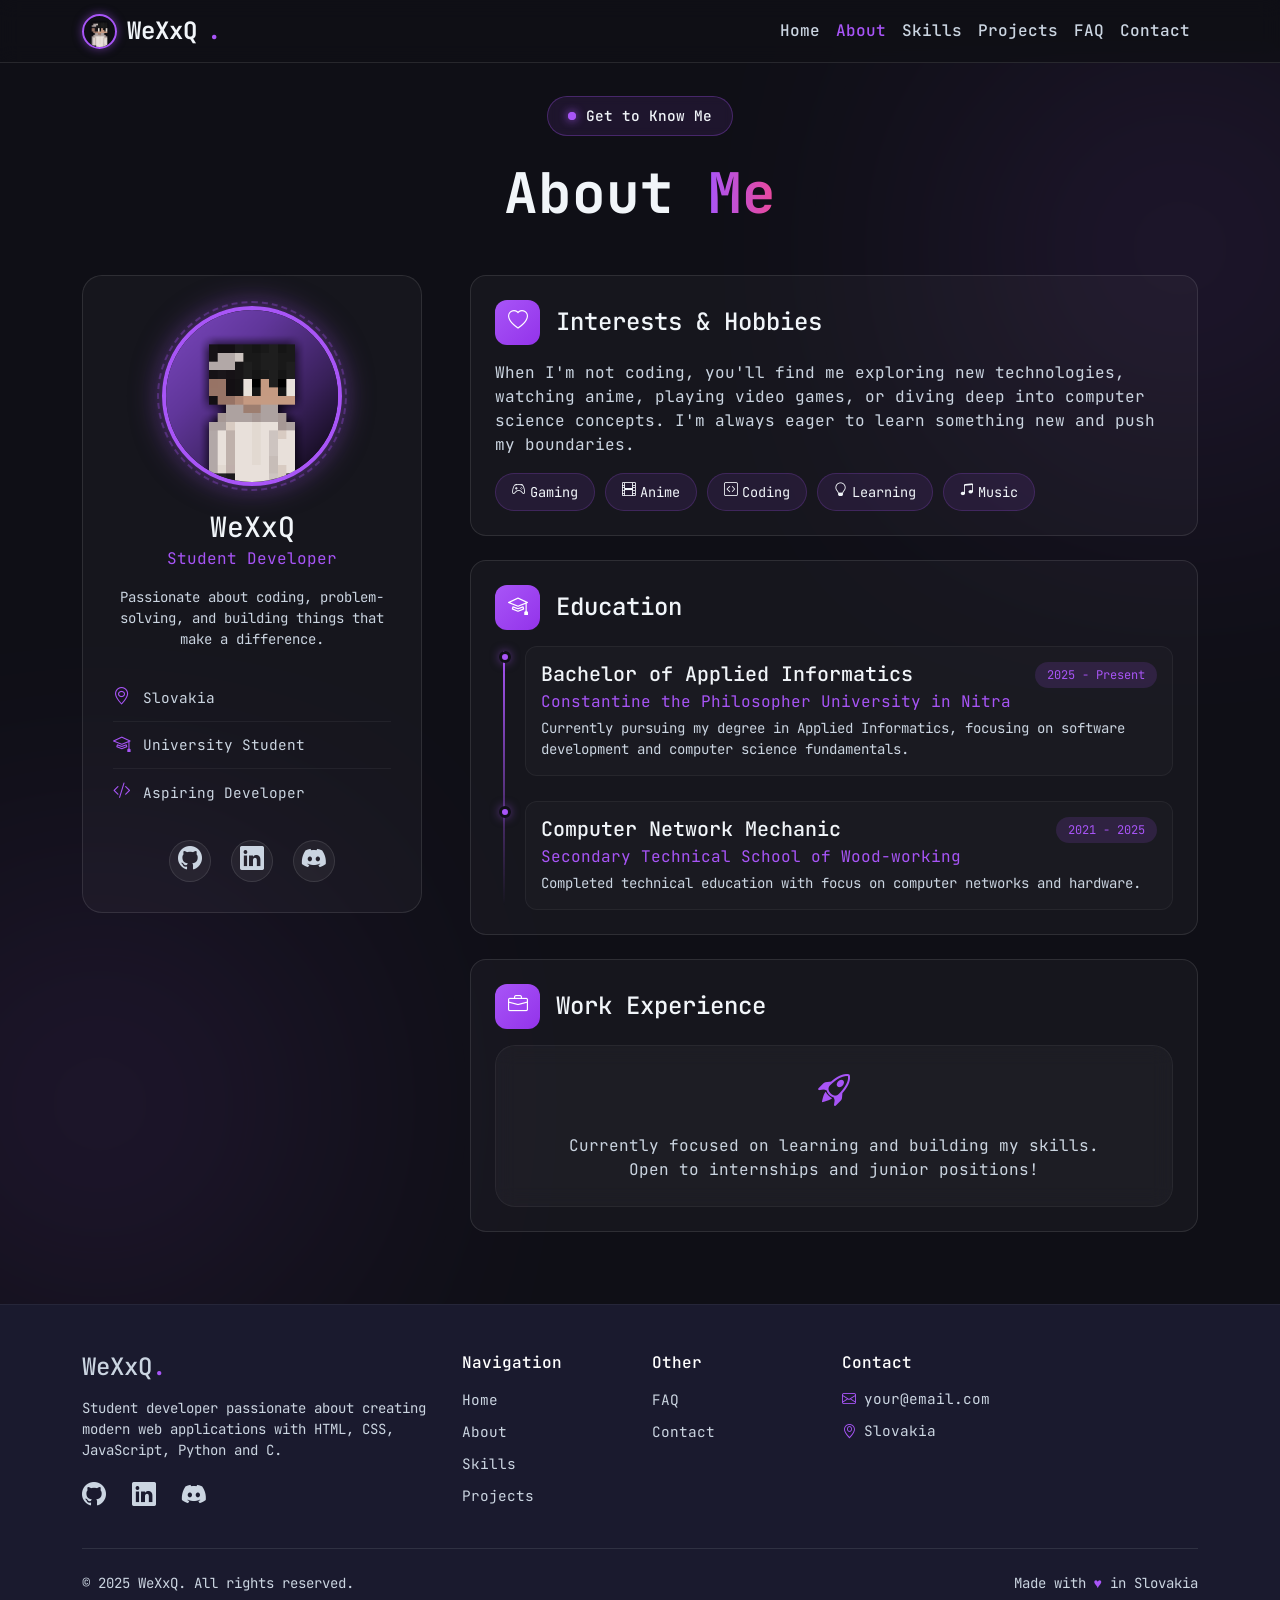
==== commit a762b620: "feat: update navbar with logo and enhance footer sections across multiple pages" ====
--- a/pages/about.html
+++ b/pages/about.html
@@ -4,6 +4,9 @@
     <!-- základné meta tagy -->
     <meta charset="UTF-8">
     <meta name="viewport" content="width=device-width, initial-scale=1.0">
+    <meta name="description" content="Learn more about WeXxQ - A passionate student developer from Slovakia specializing in web development and programming.">
+    <meta name="keywords" content="about, web developer, student, programming, Slovakia, WeXxQ, biography">
+    <meta name="author" content="WeXxQ">
     <!-- Bootstrap 5 pre responsivitu -->
     <link href="https://cdn.jsdelivr.net/npm/bootstrap@5.3.8/dist/css/bootstrap.min.css" rel="stylesheet" integrity="sha384-sRIl4kxILFvY47J16cr9ZwB07vP4J8+LH7qKQnuqkuIAvNWLzeN8tE5YBujZqJLB" crossorigin="anonymous">
     <!-- Bootstrap ikonky -->
@@ -25,12 +28,15 @@
     <nav class="navbar navbar-expand-lg fixed-top">
         <div class="container">
             <!-- logo s fialovou bodkou -->
-            <a class="navbar-brand" href="../index.html">WeXxQ<span class="text-purple">.</span></a>
+            <a class="navbar-brand" href="../index.html">
+                <img src="../img/wexxqtransparent.png" alt="WeXxQ Logo" class="navbar-logo">
+                WeXxQ<span class="text-purple">.</span>
+            </a>
             <!-- hamburger menu pre mobil -->
-            <button class="navbar-toggler" type="button" data-bs-toggle="collapse" data-bs-target="#navbarNav">
+            <button class="navbar-toggler" type="button" id="navbarToggler" aria-expanded="false">
                 <span class="navbar-toggler-icon"></span>
             </button>
-            <div class="collapse navbar-collapse" id="navbarNav">
+            <div class="navbar-collapse" id="navbarNav">
                 <!-- navigačné linky zarovnané vpravo -->
                 <ul class="navbar-nav ms-auto">
                     <li class="nav-item"><a class="nav-link" href="../index.html">Home</a></li>
@@ -72,7 +78,7 @@
                         <p class="text-purple mb-3">Student Developer</p>
                         <p class="text-muted small mb-4">Passionate about coding, problem-solving, and building things that make a difference.</p>
                         
-                        <!-- Quick Info -->
+                        <!-- rýchle informácie -->
                         <div class="quick-info">
                             <div class="quick-info-item">
                                 <i class="bi bi-geo-alt text-purple"></i>
@@ -88,7 +94,7 @@
                             </div>
                         </div>
 
-                        <!-- Social Links -->
+                        <!-- sociálne siete -->
                         <div class="social-links mt-4">
                             <a href="https://github.com/WeXxQ-o" target="_blank" class="social-btn">
                                 <i class="bi bi-github"></i>
@@ -190,7 +196,7 @@
                         <a href="#" class="ms-3"><i class="bi bi-discord"></i></a>
                     </div>
                 </div>
-                <!-- Quick links -->
+                <!-- rýchle odkazy -->
                 <div class="col-lg-2 col-md-6">
                     <h6 class="text-white mb-3">Navigation</h6>
                     <ul class="list-unstyled footer-links">
@@ -200,7 +206,7 @@
                         <li><a href="projects.html">Projects</a></li>
                     </ul>
                 </div>
-                <!-- Other links -->
+                <!-- ostatné odkazy -->
                 <div class="col-lg-2 col-md-6">
                     <h6 class="text-white mb-3">Other</h6>
                     <ul class="list-unstyled footer-links">
@@ -208,7 +214,7 @@
                         <li><a href="contact.html">Contact</a></li>
                     </ul>
                 </div>
-                <!-- Contact -->
+                <!-- kontakt -->
                 <div class="col-lg-4 col-md-6">
                     <h6 class="text-white mb-3">Contact</h6>
                     <ul class="list-unstyled footer-contact">
@@ -217,7 +223,7 @@
                     </ul>
                 </div>
             </div>
-            <!-- Copyright -->
+            <!-- autorské práva -->
             <hr class="my-4 border-secondary">
             <div class="row align-items-center">
                 <div class="col-md-6 text-center text-md-start">
@@ -231,7 +237,6 @@
     </footer>
 
     
-   <script src="https://cdn.jsdelivr.net/npm/bootstrap@5.3.3/dist/js/bootstrap.min.js"></script>
    <script src="../js/script.js"></script>
     
 </body>
--- a/css/style.css
+++ b/css/style.css
@@ -1,7 +1,7 @@
 /* import JetBrains Mono fontu */
 @import url('https://fonts.googleapis.com/css2?family=JetBrains+Mono:wght@300;400;500;600;700&display=swap');
 
-/* CSS premenné pre farby - takto sa to ľahšie mení */
+/* CSS variables for colors - easier to change this way */
 :root {
     --bg-dark: #0f0f16;
     --bg-card: #1a1a2e;
@@ -12,7 +12,7 @@
     --text-muted: #cbd5e1; 
 }
 
-/* základné nastavenia body */
+/* basic body settings */
 body {
     background-color: var(--bg-dark);
     color: var(--text-main);
@@ -20,7 +20,7 @@
     overflow-x: hidden;
 }
 
-/* profilový obrázok s kruhom a glowom */
+/* profile image with circle and glow */
 .about-profile-img{
     width: 250px;
     height: 250px;
@@ -30,7 +30,7 @@
     box-shadow: 0 0 15px var(--purple-glow);
 }
 
-/* fialová čiarka pod nadpismi */
+/* purple line under headings */
 .purple-line {
     width: 60px;
     height: 4px;
@@ -40,7 +40,7 @@
 }
 
 /* === NAVBAR === */
-/* navbar s glassmorphism efektom */
+/* navbar with glassmorphism effect */
 .navbar {
     background: rgba(15, 15, 22, 0.8);
     backdrop-filter: blur(10px);
@@ -51,6 +51,19 @@
     font-weight: 700;
     font-size: 1.5rem;
     color: var(--text-main) !important;
+    display: flex;
+    align-items: center;
+    gap: 10px;
+}
+
+/* logo obrázok v navbare */
+.navbar-logo {
+    width: 35px;
+    height: 35px;
+    border-radius: 50%;
+    object-fit: cover;
+    border: 2px solid var(--purple-main);
+    box-shadow: 0 0 10px var(--purple-glow);
 }
 
 .nav-link {
@@ -65,14 +78,64 @@
 
 .navbar-toggler {
     border-color: rgba(255,255,255,0.1);
+    display: none;
+    cursor: pointer;
+    padding: 0.5rem;
+    background: transparent;
 }
 
 .navbar-toggler-icon {
     background-image: url("data:image/svg+xml,%3csvg xmlns='http://www.w3.org/2000/svg' viewBox='0 0 30 30'%3e%3cpath stroke='rgba(255, 255, 255, 0.55)' stroke-linecap='round' stroke-miterlimit='10' stroke-width='2' d='M4 7h22M4 15h22M4 23h22'/%3e%3c/svg%3e");
-}
-
-/* === VLASTNÉ UTILITY TRIEDY === */
-/* fialová farba textu */
+    display: block;
+    width: 30px;
+    height: 30px;
+}
+
+/* Navbar collapse - custom styles for hamburger menu */
+.navbar-collapse {
+    display: flex;
+    flex-basis: auto;
+}
+
+/* Responsive hamburger menu */
+@media (max-width: 991.98px) {
+    .navbar-toggler {
+        display: block;
+    }
+    
+    .navbar-collapse {
+        display: none;
+        position: absolute;
+        top: 100%;
+        left: 0;
+        right: 0;
+        background: rgba(15, 15, 22, 0.95);
+        backdrop-filter: blur(10px);
+        padding: 1rem;
+        border-bottom: 1px solid rgba(255, 255, 255, 0.1);
+    }
+    
+    .navbar-collapse.show {
+        display: block;
+    }
+    
+    .navbar-nav {
+        flex-direction: column;
+        text-align: center;
+    }
+    
+    .navbar-nav .nav-item {
+        margin: 0.5rem 0;
+    }
+    
+    .navbar-nav .nav-link {
+        padding: 0.75rem 1rem;
+        display: block;
+    }
+}
+
+/* === CUSTOM UTILITY CLASSES === */
+/* purple text color */
 .text-purple {
     color: var(--purple-main) !important;
 }
@@ -81,7 +144,7 @@
     color: var(--text-muted) !important;
 }
 
-/* gradient text - purple na ružovú */
+/* gradient text - purple to pink */
 .text-gradient {
     background: linear-gradient(to right, #a855f7, #ec4899);
     -webkit-background-clip: text;
@@ -94,8 +157,8 @@
     background: linear-gradient(90deg, #7b2cbf, #9b4dff) !important;
 }
 
-/* === BUTTONY === */
-/* fialové tlačidlo s gradientom */
+/* === BUTTONS === */
+/* purple button with gradient */
 .btn-purple {
     background: linear-gradient(45deg, var(--purple-main), var(--purple-hover));
     color: white;
@@ -111,7 +174,7 @@
     color: white;
 }
 
-/* outline verzia - len border */
+/* outline version - border only */
 .btn-outline-purple {
     border: 2px solid var(--purple-main);
     color: var(--purple-main);
@@ -127,8 +190,8 @@
     box-shadow: 0 5px 15px var(--purple-glow);
 }
 
-/* === KARTY & GLASSMORPHISM === */
-/* základná karta s hover efektom */
+/* === CARDS & GLASSMORPHISM === */
+/* basic card with hover effect */
 .card {
     background-color: var(--bg-card);
     border: 1px solid rgba(255, 255, 255, 0.05);
@@ -142,7 +205,7 @@
     border-color: var(--purple-main);
 }
 
-/* sklenený panel s blur efektom */
+/* glass panel with blur effect */
 .glass-panel {
     background: rgba(255, 255, 255, 0.03);
     backdrop-filter: blur(10px);
@@ -151,8 +214,8 @@
     padding: 2rem;
 }
 
-/* === FORMULÁROVÉ PRVKY === */
-/* input field so skleneným efektom */
+/* === FORM ELEMENTS === */
+/* input field with glass effect */
 .form-control-glass {
     background: rgba(255, 255, 255, 0.1) !important;
     border: 1px solid rgba(255, 255, 255, 0.2) !important;
@@ -171,8 +234,8 @@
     color: rgba(255, 255, 255, 0.5);
 }
 
-/* === SEKCIE === */
-/* hlavná hero sekcia */
+/* === SECTIONS === */
+/* main hero section */
 .hero-section {
     min-height: 80vh;
     display: flex;
@@ -413,7 +476,7 @@
     opacity: 0.15;
 }
 
-/* Contact sekcia */
+/* Contact section */
 .contact-section {
     min-height: 80vh;
     position: relative;
@@ -426,12 +489,12 @@
     z-index: 1;
 }
 
-/* veľká ikona */
+/* large icon */
 .icon-xl {
     font-size: 5rem;
 }
 
-/* rozmazané fialové glowy na pozadí */
+/* blurred purple glows in background */
 .hero-bg-glow {
     position: absolute;
     width: 300px;
@@ -496,7 +559,7 @@
 }
 
 /* === STATUS BADGE === */
-/* badge s animovanou bodkou */
+/* badge with animated dot */
 .status-badge {
     display: inline-flex;
     align-items: center;
@@ -534,7 +597,7 @@
     animation: ripple 1.5s infinite cubic-bezier(0, 0.2, 0.8, 1);
 }
 
-/* animácia vlniek okolo bodky */
+/* ripple animation around dot */
 @keyframes ripple {
     0% {
         width: 0;
@@ -940,3 +1003,406 @@
     color: var(--purple-main);
     white-space: nowrap;
 }
+
+/* === PROJECTS === */
+/* Project Card Styles */
+.project-card {
+    background: rgba(255, 255, 255, 0.03);
+    border: 1px solid rgba(255, 255, 255, 0.1);
+    border-radius: 20px;
+    overflow: hidden;
+    transition: all 0.4s ease;
+    position: relative;
+}
+
+.project-card:hover {
+    transform: translateY(-8px);
+    border-color: var(--purple-main);
+    box-shadow: 0 20px 60px rgba(168, 85, 247, 0.2);
+}
+
+.project-card.featured {
+    border-color: rgba(168, 85, 247, 0.3);
+}
+
+/* Project Badge */
+.project-badge {
+    position: absolute;
+    top: 20px;
+    left: 20px;
+    z-index: 10;
+    background: linear-gradient(135deg, var(--purple-main), var(--purple-hover));
+    color: white;
+    padding: 6px 16px;
+    border-radius: 20px;
+    font-size: 0.8rem;
+    font-weight: 600;
+    display: flex;
+    align-items: center;
+    box-shadow: 0 4px 15px rgba(168, 85, 247, 0.4);
+}
+
+/* Project Preview */
+.project-preview {
+    background: linear-gradient(135deg, rgba(168, 85, 247, 0.1), rgba(236, 72, 153, 0.05));
+    padding: 40px 30px 20px;
+    position: relative;
+    overflow: hidden;
+}
+
+.project-preview::before {
+    content: '';
+    position: absolute;
+    top: 0;
+    left: 0;
+    right: 0;
+    bottom: 0;
+    background: radial-gradient(circle at 30% 20%, rgba(168, 85, 247, 0.15), transparent 50%);
+    pointer-events: none;
+}
+
+.project-preview-content {
+    position: relative;
+    z-index: 1;
+}
+
+/* Browser Mockup */
+.browser-mockup {
+    background: var(--bg-dark);
+    border-radius: 12px;
+    overflow: hidden;
+    box-shadow: 0 15px 50px rgba(0, 0, 0, 0.5);
+    border: 1px solid rgba(255, 255, 255, 0.1);
+}
+
+.browser-header {
+    background: rgba(255, 255, 255, 0.05);
+    padding: 12px 16px;
+    display: flex;
+    align-items: center;
+    gap: 12px;
+    border-bottom: 1px solid rgba(255, 255, 255, 0.05);
+}
+
+.browser-dots {
+    display: flex;
+    gap: 6px;
+}
+
+.browser-dots .dot {
+    width: 10px;
+    height: 10px;
+    border-radius: 50%;
+}
+
+.browser-dots .dot.red {
+    background: #ff5f57;
+}
+
+.browser-dots .dot.yellow {
+    background: #ffbd2e;
+}
+
+.browser-dots .dot.green {
+    background: #28ca41;
+}
+
+.browser-url {
+    flex: 1;
+    background: rgba(255, 255, 255, 0.05);
+    padding: 6px 16px;
+    border-radius: 6px;
+    font-size: 0.8rem;
+    color: var(--text-muted);
+    text-align: center;
+}
+
+.browser-content {
+    padding: 20px;
+    min-height: 200px;
+}
+
+/* Mockup Content */
+.mockup-nav {
+    height: 8px;
+    background: rgba(255, 255, 255, 0.1);
+    border-radius: 4px;
+    width: 100%;
+    margin-bottom: 30px;
+}
+
+.mockup-hero {
+    display: flex;
+    flex-direction: column;
+    align-items: center;
+    gap: 12px;
+}
+
+.mockup-badge {
+    width: 120px;
+    height: 20px;
+    background: rgba(168, 85, 247, 0.2);
+    border-radius: 10px;
+}
+
+.mockup-title {
+    width: 200px;
+    height: 24px;
+    background: linear-gradient(90deg, rgba(168, 85, 247, 0.3), rgba(236, 72, 153, 0.3));
+    border-radius: 6px;
+}
+
+.mockup-text {
+    width: 160px;
+    height: 12px;
+    background: rgba(255, 255, 255, 0.1);
+    border-radius: 4px;
+}
+
+.mockup-buttons {
+    display: flex;
+    gap: 10px;
+    margin-top: 10px;
+}
+
+.mockup-buttons span {
+    width: 70px;
+    height: 24px;
+    border-radius: 12px;
+}
+
+.mockup-buttons span:first-child {
+    background: linear-gradient(90deg, var(--purple-main), var(--purple-hover));
+}
+
+.mockup-buttons span:last-child {
+    background: transparent;
+    border: 2px solid var(--purple-main);
+}
+
+/* Project Info */
+.project-info {
+    padding: 30px;
+}
+
+.project-title {
+    font-size: 1.5rem;
+    font-weight: 700;
+    margin-bottom: 12px;
+    color: var(--text-main);
+}
+
+.project-description {
+    font-size: 0.95rem;
+    line-height: 1.7;
+    margin-bottom: 20px;
+}
+
+/* Tech Badges */
+.project-tech {
+    display: flex;
+    flex-wrap: wrap;
+    gap: 10px;
+    margin-bottom: 20px;
+}
+
+.tech-badge {
+    background: rgba(168, 85, 247, 0.1);
+    border: 1px solid rgba(168, 85, 247, 0.2);
+    color: var(--purple-main);
+    padding: 6px 14px;
+    border-radius: 8px;
+    font-size: 0.85rem;
+    display: flex;
+    align-items: center;
+    transition: all 0.3s ease;
+}
+
+.tech-badge:hover {
+    background: rgba(168, 85, 247, 0.2);
+    transform: translateY(-2px);
+}
+
+/* Project Features */
+.project-features {
+    display: flex;
+    flex-wrap: wrap;
+    gap: 16px;
+    margin-bottom: 24px;
+    padding: 16px;
+    background: rgba(255, 255, 255, 0.02);
+    border-radius: 12px;
+    border: 1px solid rgba(255, 255, 255, 0.05);
+}
+
+.feature-item {
+    display: flex;
+    align-items: center;
+    gap: 8px;
+    color: var(--text-muted);
+    font-size: 0.9rem;
+}
+
+.feature-item i {
+    color: var(--purple-main);
+    font-size: 1.1rem;
+}
+
+/* Project Links */
+.project-links {
+    display: flex;
+    gap: 12px;
+    flex-wrap: wrap;
+}
+
+/* Coming Soon Section */
+.coming-soon-section .glass-panel {
+    background: rgba(168, 85, 247, 0.03);
+    border: 1px dashed rgba(168, 85, 247, 0.3);
+}
+
+.icon-coming-soon {
+    font-size: 3.5rem;
+    color: var(--purple-main);
+    opacity: 0.8;
+}
+
+/* === SMALL PROJECT CARDS === */
+/* For the grid of additional projects */
+.project-card-small {
+    background: rgba(255, 255, 255, 0.03);
+    border: 1px solid rgba(255, 255, 255, 0.1);
+    border-radius: 16px;
+    padding: 28px;
+    height: 100%;
+    transition: all 0.3s ease;
+    display: flex;
+    flex-direction: column;
+}
+
+.project-card-small:hover {
+    transform: translateY(-6px);
+    border-color: var(--purple-main);
+    box-shadow: 0 15px 40px rgba(168, 85, 247, 0.15);
+    background: rgba(255, 255, 255, 0.05);
+}
+
+.project-card-header {
+    display: flex;
+    justify-content: space-between;
+    align-items: flex-start;
+    margin-bottom: 20px;
+}
+
+.project-icon {
+    width: 50px;
+    height: 50px;
+    background: linear-gradient(135deg, rgba(168, 85, 247, 0.2), rgba(236, 72, 153, 0.1));
+    border-radius: 12px;
+    display: flex;
+    align-items: center;
+    justify-content: center;
+    font-size: 1.4rem;
+    color: var(--purple-main);
+    transition: transform 0.3s ease;
+}
+
+.project-card-small:hover .project-icon {
+    transform: scale(1.1);
+}
+
+.project-card-links {
+    display: flex;
+    gap: 12px;
+}
+
+.project-card-links a {
+    color: var(--text-muted);
+    font-size: 1.2rem;
+    transition: all 0.3s ease;
+}
+
+.project-card-links a:hover {
+    color: var(--purple-main);
+    transform: translateY(-2px);
+}
+
+.project-card-title {
+    font-size: 1.2rem;
+    font-weight: 600;
+    color: var(--text-main);
+    margin-bottom: 12px;
+    transition: color 0.3s ease;
+}
+
+.project-card-small:hover .project-card-title {
+    color: var(--purple-main);
+}
+
+.project-card-desc {
+    font-size: 0.9rem;
+    line-height: 1.6;
+    flex-grow: 1;
+    margin-bottom: 16px;
+}
+
+.project-card-tech {
+    display: flex;
+    flex-wrap: wrap;
+    gap: 8px;
+    margin-top: auto;
+}
+
+.project-card-tech span {
+    font-size: 0.75rem;
+    color: var(--text-muted);
+    background: rgba(255, 255, 255, 0.05);
+    padding: 4px 10px;
+    border-radius: 4px;
+    transition: all 0.2s ease;
+}
+
+.project-card-tech span:hover {
+    color: var(--purple-main);
+    background: rgba(168, 85, 247, 0.1);
+}
+
+/* Responsive adjustments for project cards */
+@media (max-width: 768px) {
+    .project-preview {
+        padding: 30px 20px 15px;
+    }
+    
+    .project-info {
+        padding: 20px;
+    }
+    
+    .project-title {
+        font-size: 1.3rem;
+    }
+    
+    .project-features {
+        gap: 12px;
+    }
+    
+    .feature-item {
+        font-size: 0.8rem;
+    }
+    
+    .project-links {
+        flex-direction: column;
+    }
+    
+    .project-links .btn {
+        width: 100%;
+        justify-content: center;
+    }
+    
+    .project-card-small {
+        padding: 20px;
+    }
+    
+    .project-card-title {
+        font-size: 1.1rem;
+    }
+}
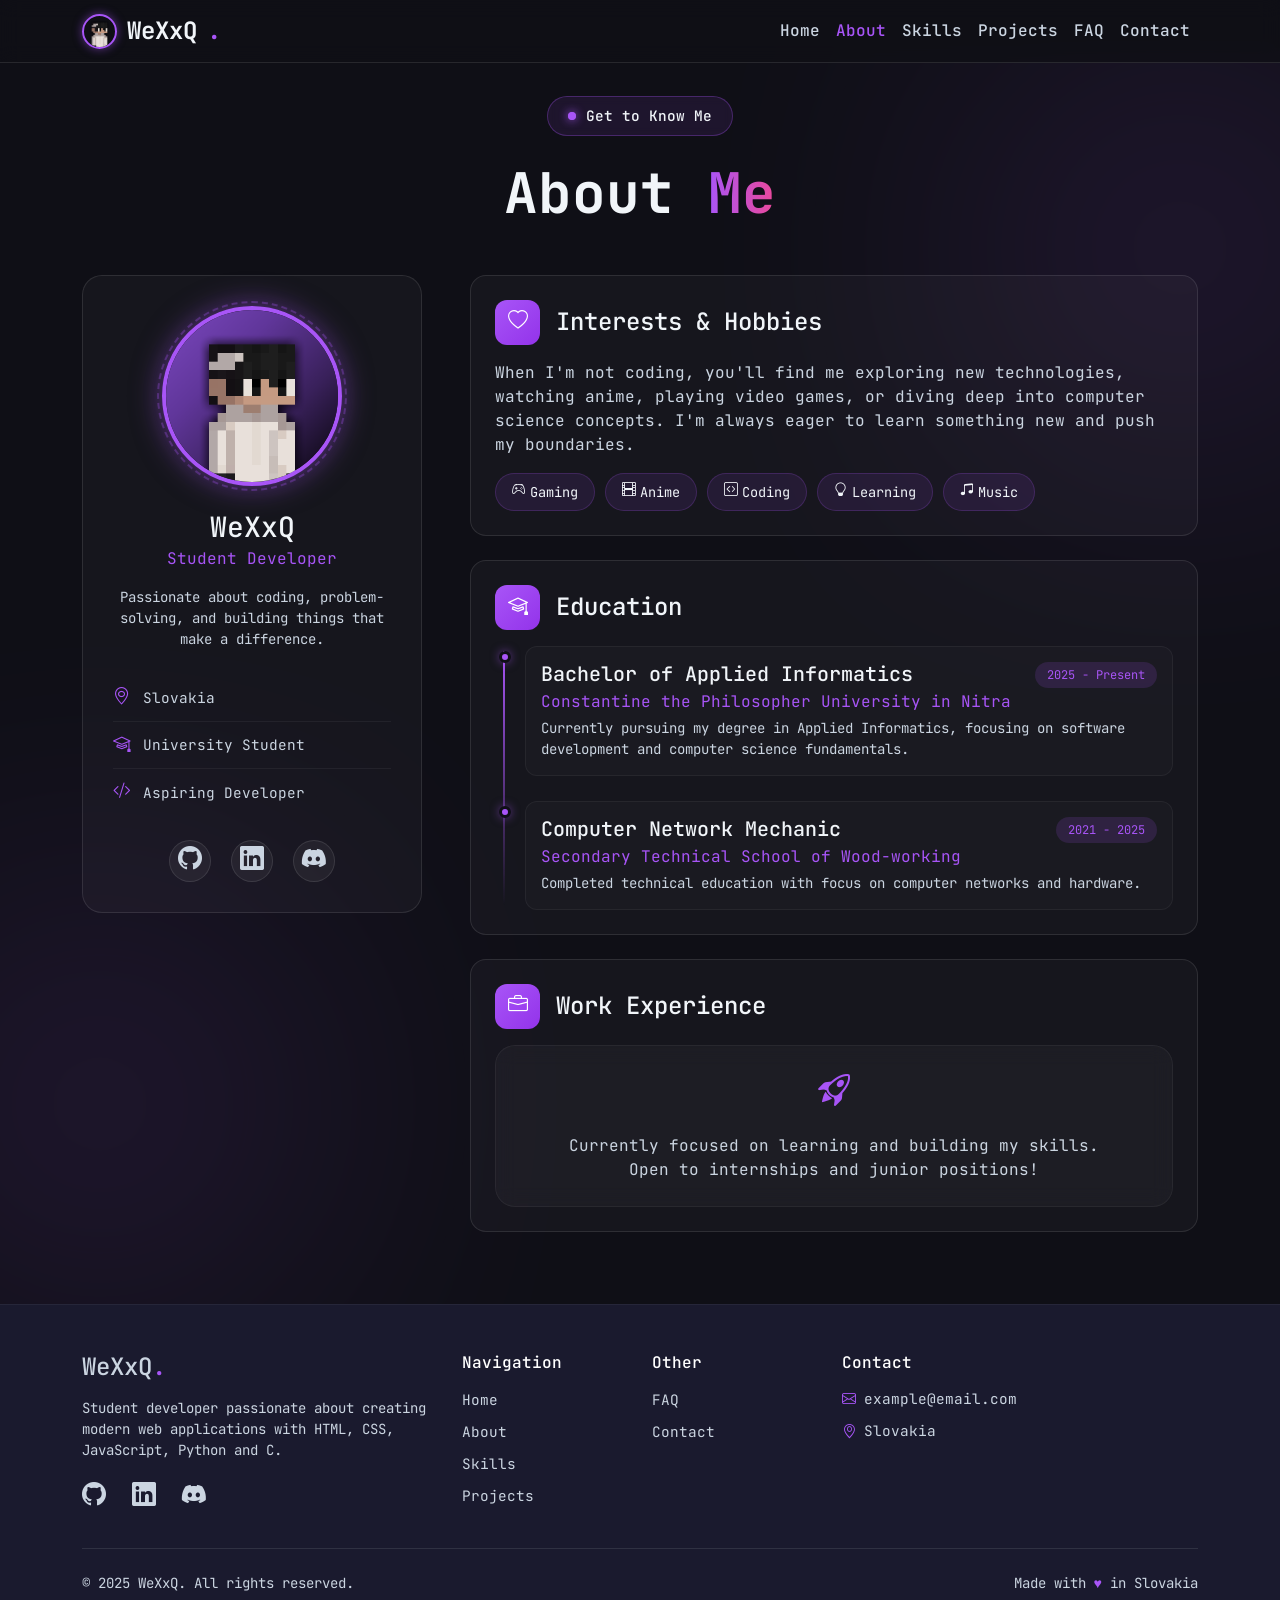
==== commit 5b5563ee: "...." ====
--- a/pages/about.html
+++ b/pages/about.html
@@ -218,7 +218,7 @@
                 <div class="col-lg-4 col-md-6">
                     <h6 class="text-white mb-3">Contact</h6>
                     <ul class="list-unstyled footer-contact">
-                        <li><i class="bi bi-envelope text-purple me-2"></i>your@email.com</li>
+                        <li><i class="bi bi-envelope text-purple me-2"></i>example@email.com</li>
                         <li><i class="bi bi-geo-alt text-purple me-2"></i>Slovakia</li>
                     </ul>
                 </div>
